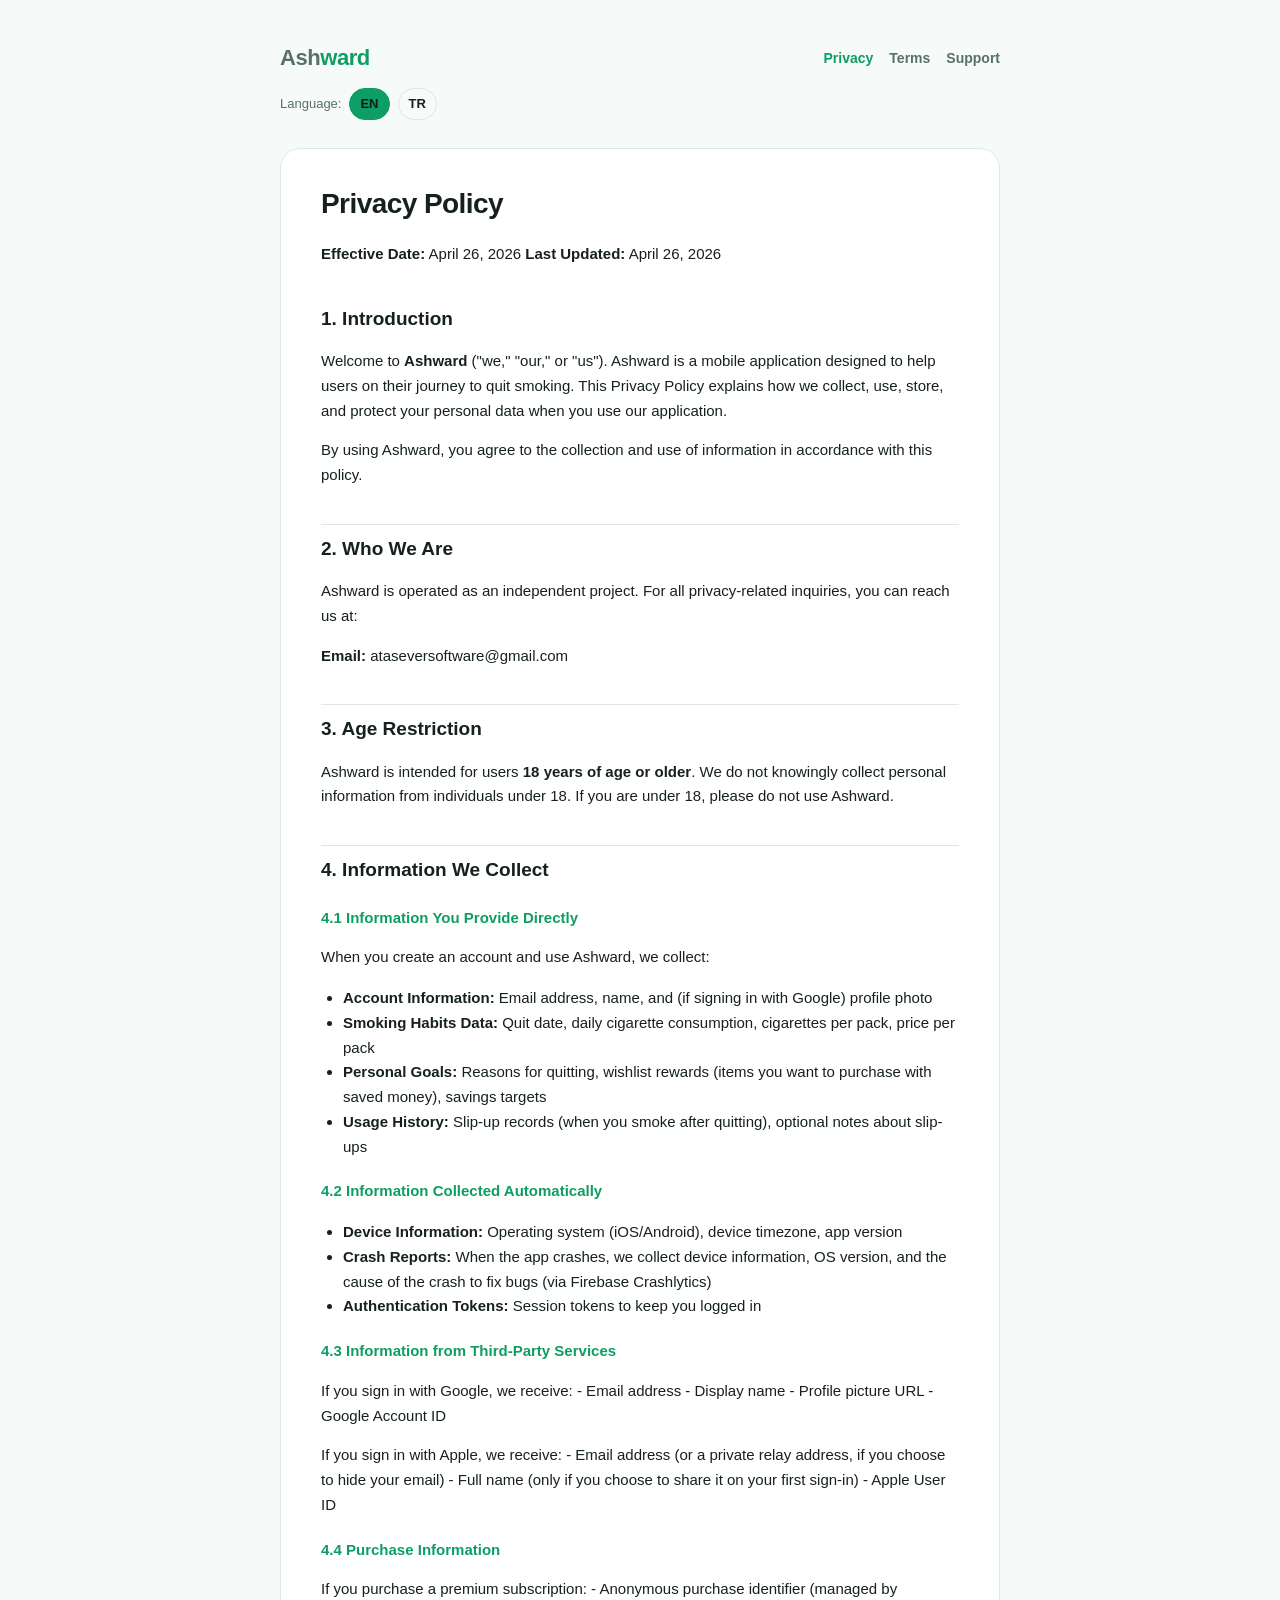
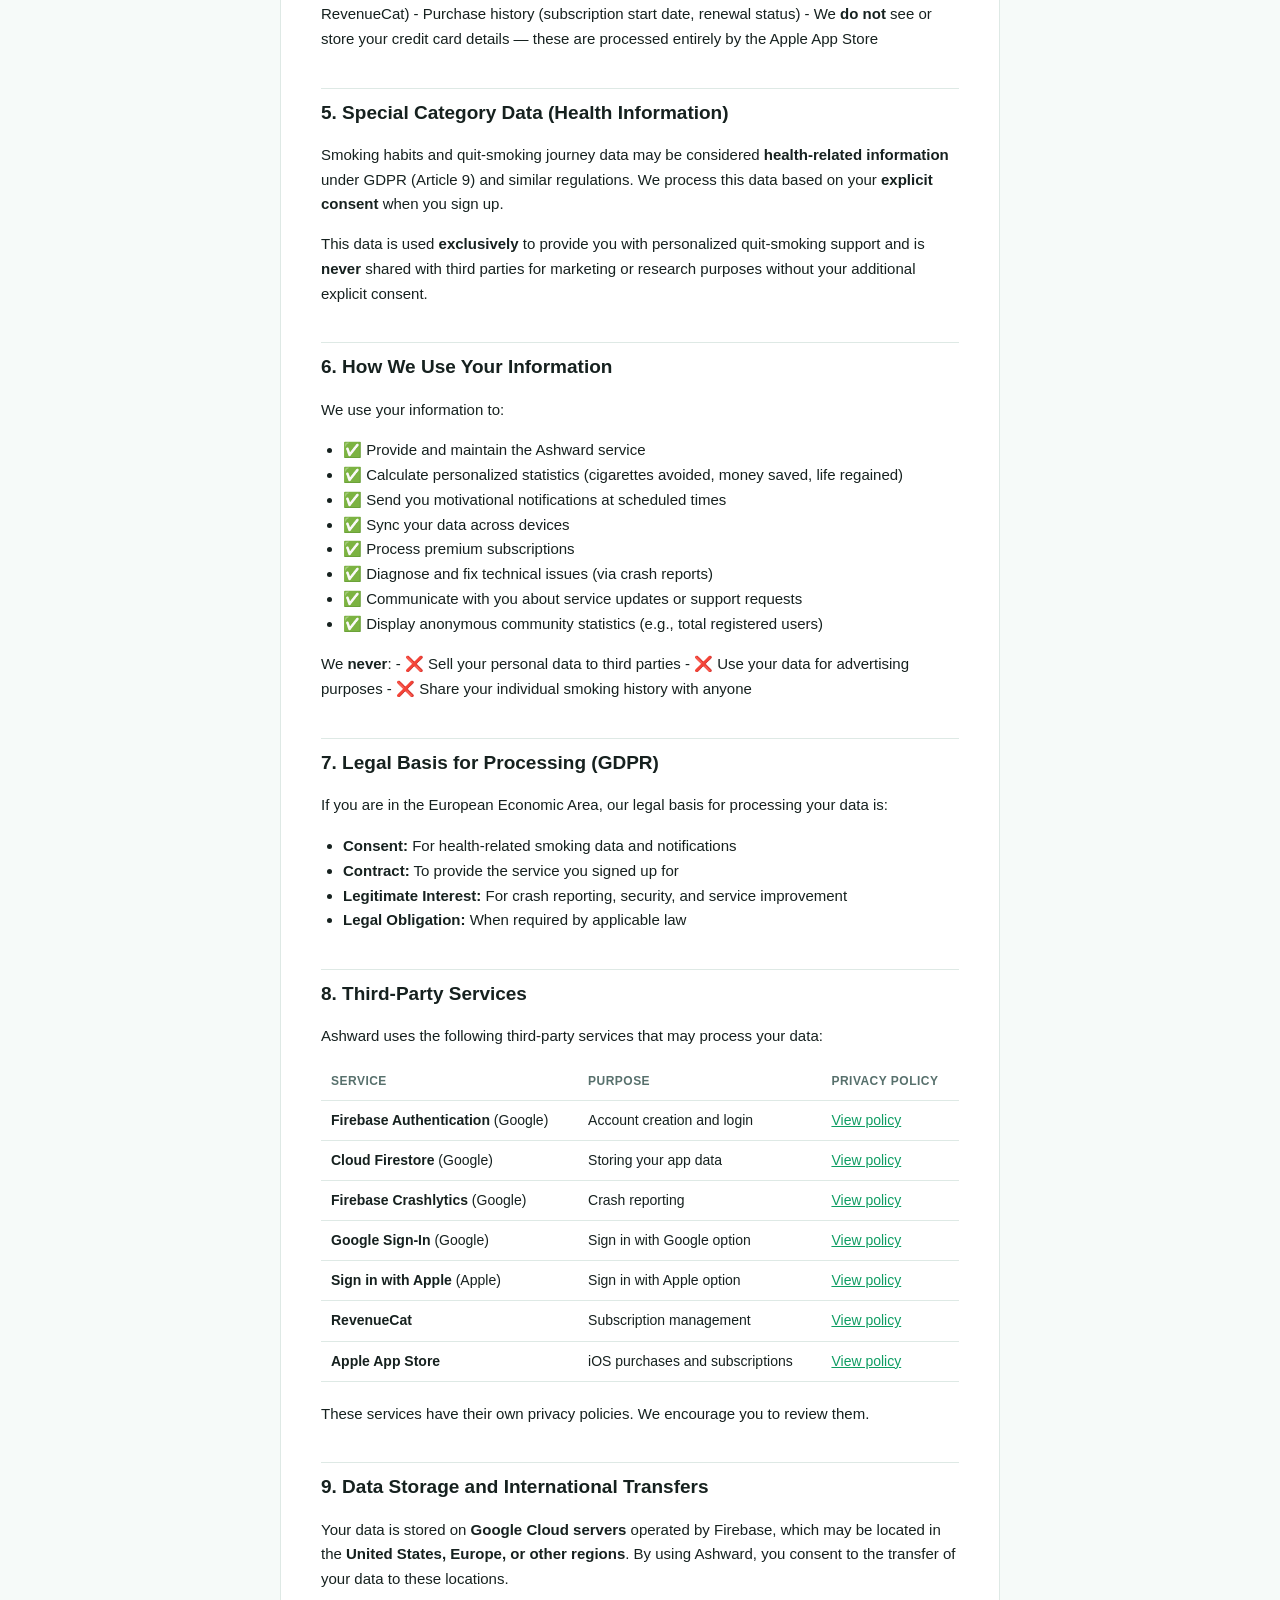
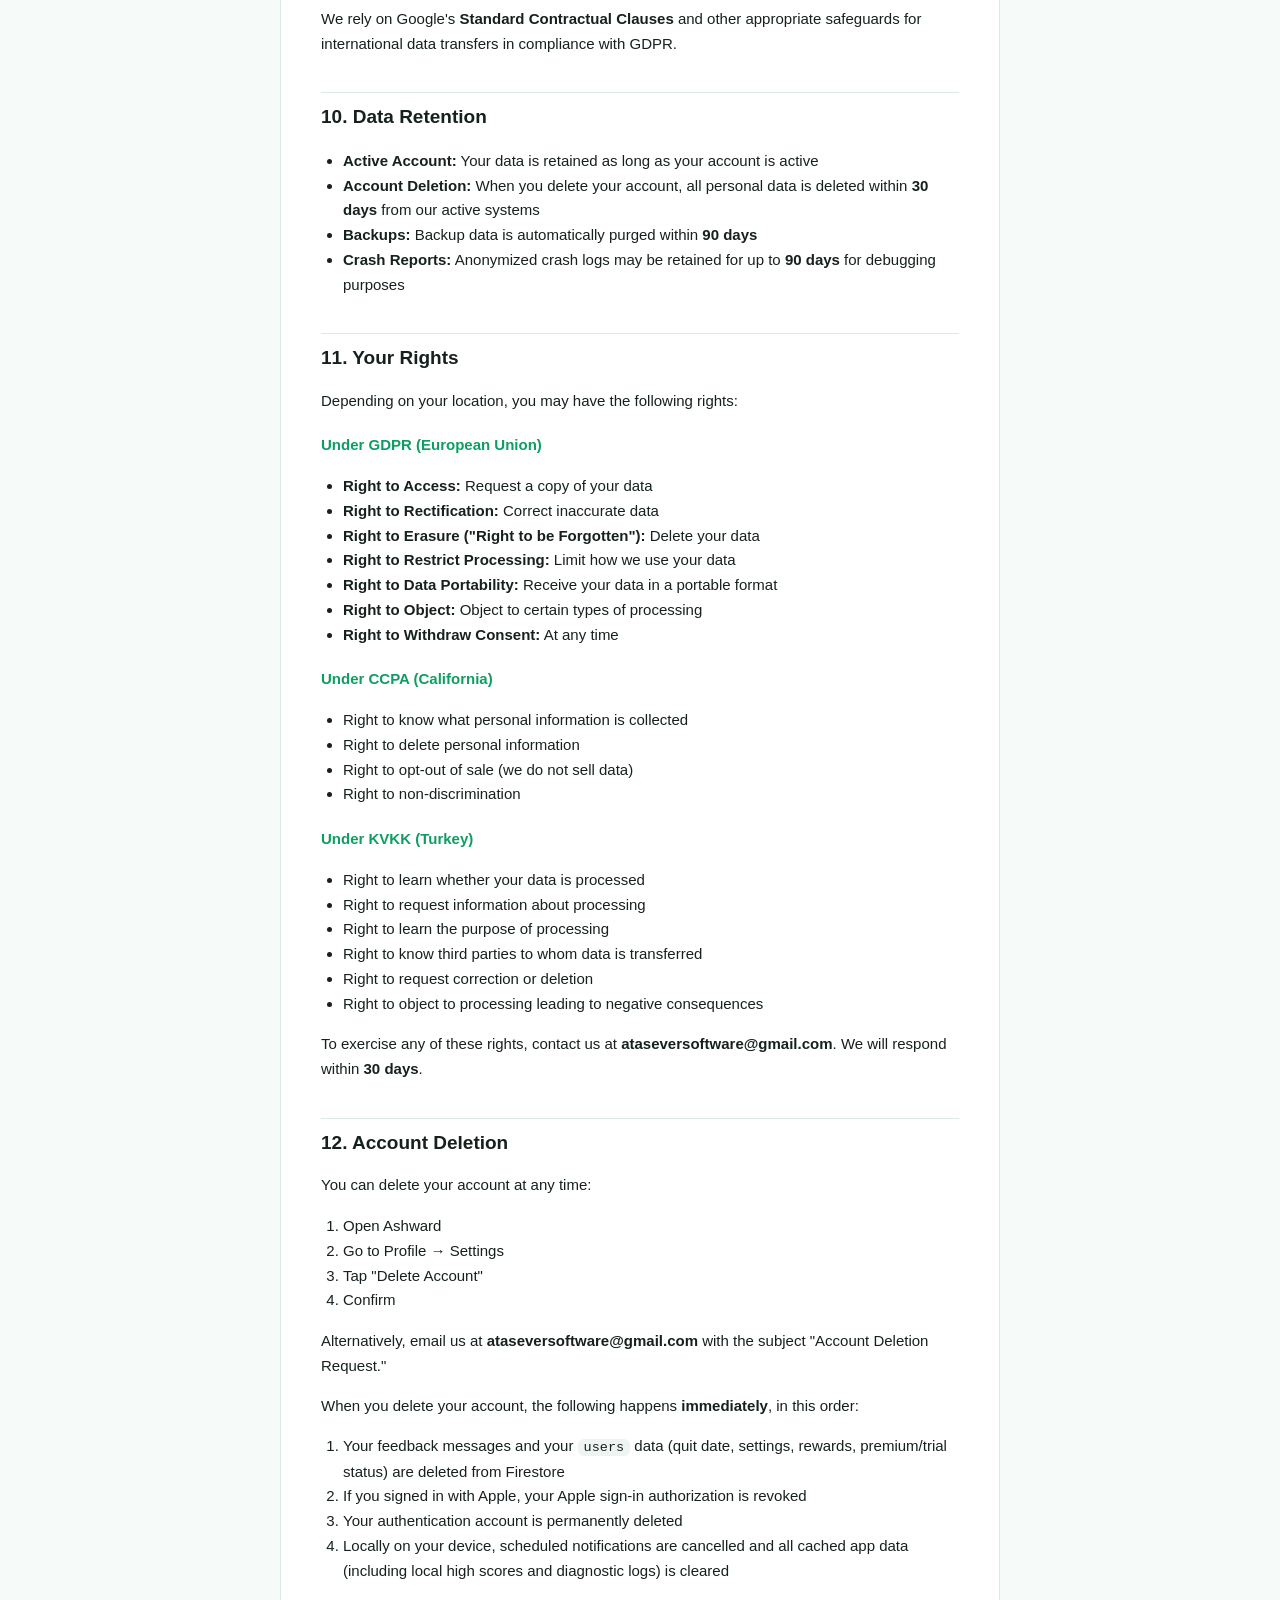
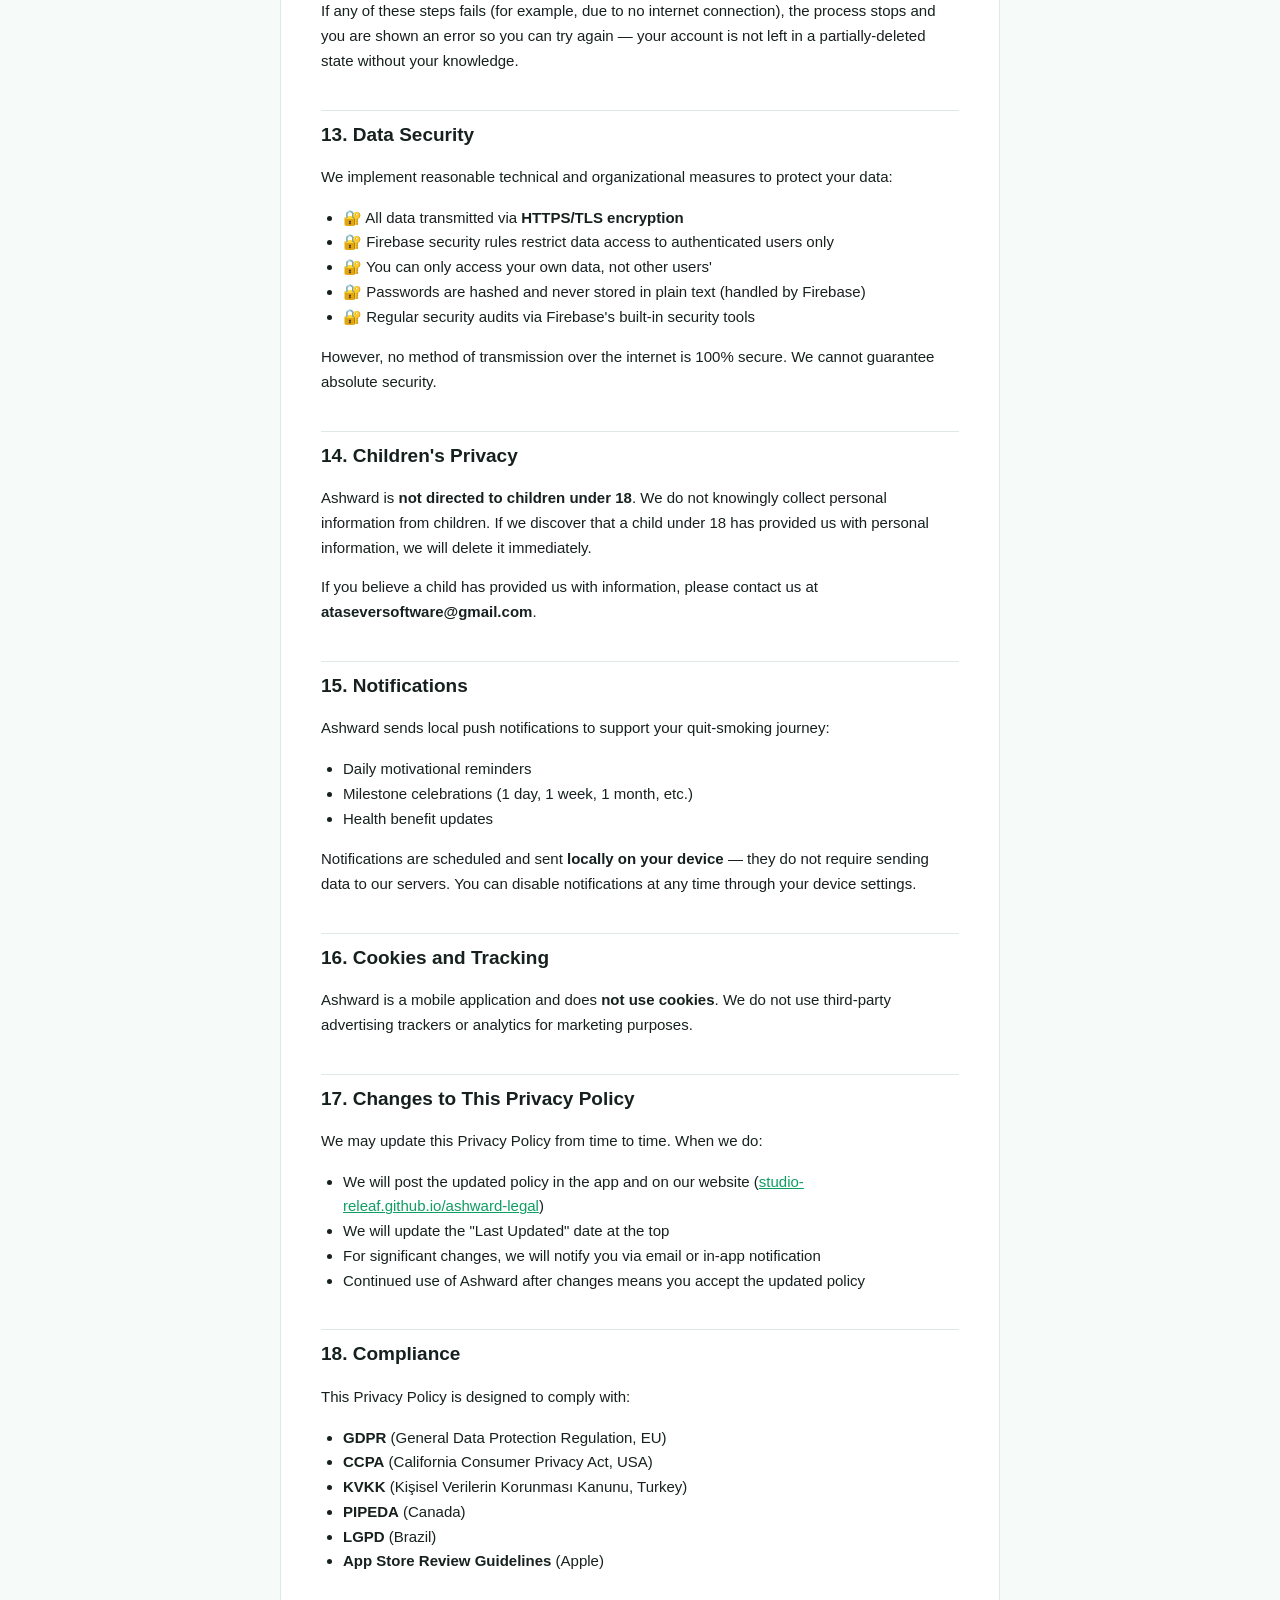
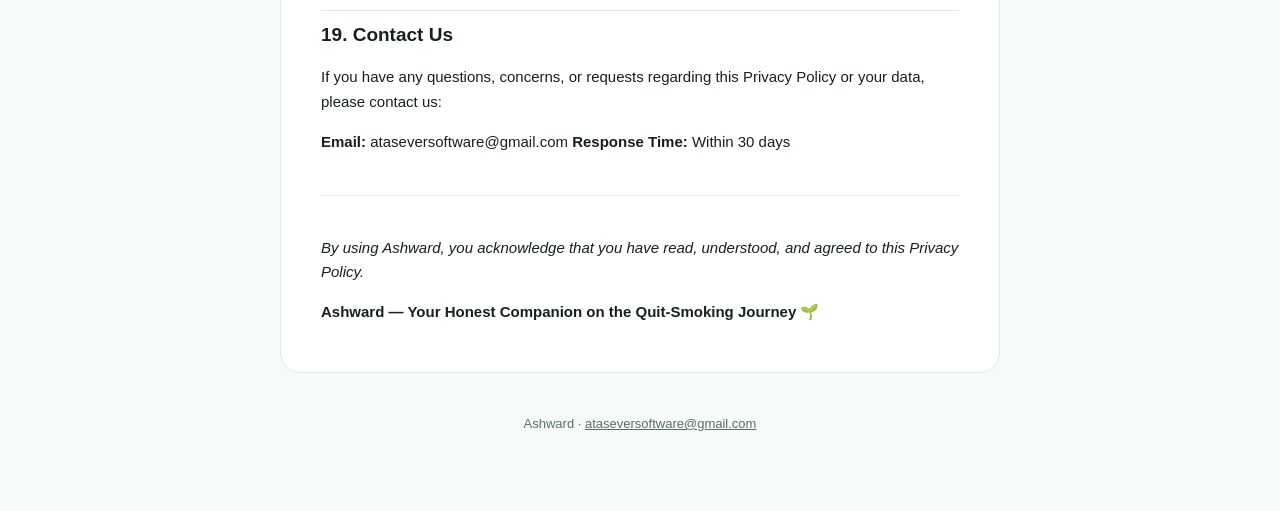
==== privacy.html @ eaab8228 "Ashward yasal sayfalar Co-Authored-By: Claude Sonnet 5 <noreply@anthropic.com>" ====
<!DOCTYPE html>
<html lang="en">
<head>
<meta charset="UTF-8">
<meta name="viewport" content="width=device-width, initial-scale=1">
<title>Ashward — Privacy Policy</title>
<meta name="description" content="Ashward Privacy Policy (English).">
<link rel="canonical" href="https://studio-releaf.github.io/ashward-legal/privacy.html">
<link rel="stylesheet" href="style.css">
</head>
<body>
<div class="wrap">
  <header class="site">
    <a class="wordmark" href="index.html"><span class="ash">Ash</span><span class="ward">ward</span></a>
    <nav class="site">
      <a href="privacy.html" class="active">Privacy</a>
      <a href="terms.html">Terms</a>
      <a href="support.html">Support</a>
    </nav>
  </header>
  <p class="lang-switch">Language: <a href="privacy.html" class="active">EN</a> <a href="privacy-tr.html">TR</a></p>

  <main>
<h1>Privacy Policy</h1>
<p><strong>Effective Date:</strong> April 26, 2026
<strong>Last Updated:</strong> April 26, 2026</p>
<h2>1. Introduction</h2>
<p>Welcome to <strong>Ashward</strong> ("we," "our," or "us"). Ashward is a mobile application designed to help users on their journey to quit smoking. This Privacy Policy explains how we collect, use, store, and protect your personal data when you use our application.</p>
<p>By using Ashward, you agree to the collection and use of information in accordance with this policy.</p>
<h2>2. Who We Are</h2>
<p>Ashward is operated as an independent project. For all privacy-related inquiries, you can reach us at:</p>
<p><strong>Email:</strong> ataseversoftware@gmail.com</p>
<h2>3. Age Restriction</h2>
<p>Ashward is intended for users <strong>18 years of age or older</strong>. We do not knowingly collect personal information from individuals under 18. If you are under 18, please do not use Ashward.</p>
<h2>4. Information We Collect</h2>
<h3>4.1 Information You Provide Directly</h3>
<p>When you create an account and use Ashward, we collect:</p>
<ul>
<li><strong>Account Information:</strong> Email address, name, and (if signing in with Google) profile photo</li>
<li><strong>Smoking Habits Data:</strong> Quit date, daily cigarette consumption, cigarettes per pack, price per pack</li>
<li><strong>Personal Goals:</strong> Reasons for quitting, wishlist rewards (items you want to purchase with saved money), savings targets</li>
<li><strong>Usage History:</strong> Slip-up records (when you smoke after quitting), optional notes about slip-ups</li>
</ul>
<h3>4.2 Information Collected Automatically</h3>
<ul>
<li><strong>Device Information:</strong> Operating system (iOS/Android), device timezone, app version</li>
<li><strong>Crash Reports:</strong> When the app crashes, we collect device information, OS version, and the cause of the crash to fix bugs (via Firebase Crashlytics)</li>
<li><strong>Authentication Tokens:</strong> Session tokens to keep you logged in</li>
</ul>
<h3>4.3 Information from Third-Party Services</h3>
<p>If you sign in with Google, we receive:
- Email address
- Display name
- Profile picture URL
- Google Account ID</p>
<p>If you sign in with Apple, we receive:
- Email address (or a private relay address, if you choose to hide your email)
- Full name (only if you choose to share it on your first sign-in)
- Apple User ID</p>
<h3>4.4 Purchase Information</h3>
<p>If you purchase a premium subscription:
- Anonymous purchase identifier (managed by RevenueCat)
- Purchase history (subscription start date, renewal status)
- We <strong>do not</strong> see or store your credit card details — these are processed entirely by the Apple App Store</p>
<h2>5. Special Category Data (Health Information)</h2>
<p>Smoking habits and quit-smoking journey data may be considered <strong>health-related information</strong> under GDPR (Article 9) and similar regulations. We process this data based on your <strong>explicit consent</strong> when you sign up.</p>
<p>This data is used <strong>exclusively</strong> to provide you with personalized quit-smoking support and is <strong>never</strong> shared with third parties for marketing or research purposes without your additional explicit consent.</p>
<h2>6. How We Use Your Information</h2>
<p>We use your information to:</p>
<ul>
<li>✅ Provide and maintain the Ashward service</li>
<li>✅ Calculate personalized statistics (cigarettes avoided, money saved, life regained)</li>
<li>✅ Send you motivational notifications at scheduled times</li>
<li>✅ Sync your data across devices</li>
<li>✅ Process premium subscriptions</li>
<li>✅ Diagnose and fix technical issues (via crash reports)</li>
<li>✅ Communicate with you about service updates or support requests</li>
<li>✅ Display anonymous community statistics (e.g., total registered users)</li>
</ul>
<p>We <strong>never</strong>:
- ❌ Sell your personal data to third parties
- ❌ Use your data for advertising purposes
- ❌ Share your individual smoking history with anyone</p>
<h2>7. Legal Basis for Processing (GDPR)</h2>
<p>If you are in the European Economic Area, our legal basis for processing your data is:</p>
<ul>
<li><strong>Consent:</strong> For health-related smoking data and notifications</li>
<li><strong>Contract:</strong> To provide the service you signed up for</li>
<li><strong>Legitimate Interest:</strong> For crash reporting, security, and service improvement</li>
<li><strong>Legal Obligation:</strong> When required by applicable law</li>
</ul>
<h2>8. Third-Party Services</h2>
<p>Ashward uses the following third-party services that may process your data:</p>
<table>
<thead>
<tr>
<th>Service</th>
<th>Purpose</th>
<th>Privacy Policy</th>
</tr>
</thead>
<tbody>
<tr>
<td><strong>Firebase Authentication</strong> (Google)</td>
<td>Account creation and login</td>
<td><a href="https://firebase.google.com/support/privacy">View policy</a></td>
</tr>
<tr>
<td><strong>Cloud Firestore</strong> (Google)</td>
<td>Storing your app data</td>
<td><a href="https://firebase.google.com/support/privacy">View policy</a></td>
</tr>
<tr>
<td><strong>Firebase Crashlytics</strong> (Google)</td>
<td>Crash reporting</td>
<td><a href="https://firebase.google.com/support/privacy">View policy</a></td>
</tr>
<tr>
<td><strong>Google Sign-In</strong> (Google)</td>
<td>Sign in with Google option</td>
<td><a href="https://policies.google.com/privacy">View policy</a></td>
</tr>
<tr>
<td><strong>Sign in with Apple</strong> (Apple)</td>
<td>Sign in with Apple option</td>
<td><a href="https://www.apple.com/legal/privacy/">View policy</a></td>
</tr>
<tr>
<td><strong>RevenueCat</strong></td>
<td>Subscription management</td>
<td><a href="https://www.revenuecat.com/privacy">View policy</a></td>
</tr>
<tr>
<td><strong>Apple App Store</strong></td>
<td>iOS purchases and subscriptions</td>
<td><a href="https://www.apple.com/legal/privacy/">View policy</a></td>
</tr>
</tbody>
</table>
<p>These services have their own privacy policies. We encourage you to review them.</p>
<h2>9. Data Storage and International Transfers</h2>
<p>Your data is stored on <strong>Google Cloud servers</strong> operated by Firebase, which may be located in the <strong>United States, Europe, or other regions</strong>. By using Ashward, you consent to the transfer of your data to these locations.</p>
<p>We rely on Google's <strong>Standard Contractual Clauses</strong> and other appropriate safeguards for international data transfers in compliance with GDPR.</p>
<h2>10. Data Retention</h2>
<ul>
<li><strong>Active Account:</strong> Your data is retained as long as your account is active</li>
<li><strong>Account Deletion:</strong> When you delete your account, all personal data is deleted within <strong>30 days</strong> from our active systems</li>
<li><strong>Backups:</strong> Backup data is automatically purged within <strong>90 days</strong></li>
<li><strong>Crash Reports:</strong> Anonymized crash logs may be retained for up to <strong>90 days</strong> for debugging purposes</li>
</ul>
<h2>11. Your Rights</h2>
<p>Depending on your location, you may have the following rights:</p>
<h3>Under GDPR (European Union)</h3>
<ul>
<li><strong>Right to Access:</strong> Request a copy of your data</li>
<li><strong>Right to Rectification:</strong> Correct inaccurate data</li>
<li><strong>Right to Erasure ("Right to be Forgotten"):</strong> Delete your data</li>
<li><strong>Right to Restrict Processing:</strong> Limit how we use your data</li>
<li><strong>Right to Data Portability:</strong> Receive your data in a portable format</li>
<li><strong>Right to Object:</strong> Object to certain types of processing</li>
<li><strong>Right to Withdraw Consent:</strong> At any time</li>
</ul>
<h3>Under CCPA (California)</h3>
<ul>
<li>Right to know what personal information is collected</li>
<li>Right to delete personal information</li>
<li>Right to opt-out of sale (we do not sell data)</li>
<li>Right to non-discrimination</li>
</ul>
<h3>Under KVKK (Turkey)</h3>
<ul>
<li>Right to learn whether your data is processed</li>
<li>Right to request information about processing</li>
<li>Right to learn the purpose of processing</li>
<li>Right to know third parties to whom data is transferred</li>
<li>Right to request correction or deletion</li>
<li>Right to object to processing leading to negative consequences</li>
</ul>
<p>To exercise any of these rights, contact us at <strong>ataseversoftware@gmail.com</strong>. We will respond within <strong>30 days</strong>.</p>
<h2>12. Account Deletion</h2>
<p>You can delete your account at any time:</p>
<ol>
<li>Open Ashward</li>
<li>Go to Profile → Settings</li>
<li>Tap "Delete Account"</li>
<li>Confirm</li>
</ol>
<p>Alternatively, email us at <strong>ataseversoftware@gmail.com</strong> with the subject "Account Deletion Request."</p>
<p>When you delete your account, the following happens <strong>immediately</strong>, in this order:</p>
<ol>
<li>Your feedback messages and your <code>users</code> data (quit date, settings, rewards, premium/trial status) are deleted from Firestore</li>
<li>If you signed in with Apple, your Apple sign-in authorization is revoked</li>
<li>Your authentication account is permanently deleted</li>
<li>Locally on your device, scheduled notifications are cancelled and all cached app data (including local high scores and diagnostic logs) is cleared</li>
</ol>
<p>If any of these steps fails (for example, due to no internet connection), the process stops and you are shown an error so you can try again — your account is not left in a partially-deleted state without your knowledge.</p>
<h2>13. Data Security</h2>
<p>We implement reasonable technical and organizational measures to protect your data:</p>
<ul>
<li>🔐 All data transmitted via <strong>HTTPS/TLS encryption</strong></li>
<li>🔐 Firebase security rules restrict data access to authenticated users only</li>
<li>🔐 You can only access your own data, not other users'</li>
<li>🔐 Passwords are hashed and never stored in plain text (handled by Firebase)</li>
<li>🔐 Regular security audits via Firebase's built-in security tools</li>
</ul>
<p>However, no method of transmission over the internet is 100% secure. We cannot guarantee absolute security.</p>
<h2>14. Children's Privacy</h2>
<p>Ashward is <strong>not directed to children under 18</strong>. We do not knowingly collect personal information from children. If we discover that a child under 18 has provided us with personal information, we will delete it immediately.</p>
<p>If you believe a child has provided us with information, please contact us at <strong>ataseversoftware@gmail.com</strong>.</p>
<h2>15. Notifications</h2>
<p>Ashward sends local push notifications to support your quit-smoking journey:</p>
<ul>
<li>Daily motivational reminders</li>
<li>Milestone celebrations (1 day, 1 week, 1 month, etc.)</li>
<li>Health benefit updates</li>
</ul>
<p>Notifications are scheduled and sent <strong>locally on your device</strong> — they do not require sending data to our servers. You can disable notifications at any time through your device settings.</p>
<h2>16. Cookies and Tracking</h2>
<p>Ashward is a mobile application and does <strong>not use cookies</strong>. We do not use third-party advertising trackers or analytics for marketing purposes.</p>
<h2>17. Changes to This Privacy Policy</h2>
<p>We may update this Privacy Policy from time to time. When we do:</p>
<ul>
<li>We will post the updated policy in the app and on our website (<a href="https://studio-releaf.github.io/ashward-legal/">studio-releaf.github.io/ashward-legal</a>)</li>
<li>We will update the "Last Updated" date at the top</li>
<li>For significant changes, we will notify you via email or in-app notification</li>
<li>Continued use of Ashward after changes means you accept the updated policy</li>
</ul>
<h2>18. Compliance</h2>
<p>This Privacy Policy is designed to comply with:</p>
<ul>
<li><strong>GDPR</strong> (General Data Protection Regulation, EU)</li>
<li><strong>CCPA</strong> (California Consumer Privacy Act, USA)</li>
<li><strong>KVKK</strong> (Kişisel Verilerin Korunması Kanunu, Turkey)</li>
<li><strong>PIPEDA</strong> (Canada)</li>
<li><strong>LGPD</strong> (Brazil)</li>
<li><strong>App Store Review Guidelines</strong> (Apple)</li>
</ul>
<h2>19. Contact Us</h2>
<p>If you have any questions, concerns, or requests regarding this Privacy Policy or your data, please contact us:</p>
<p><strong>Email:</strong> ataseversoftware@gmail.com
<strong>Response Time:</strong> Within 30 days</p>
<hr />
<p><em>By using Ashward, you acknowledge that you have read, understood, and agreed to this Privacy Policy.</em></p>
<p><strong>Ashward — Your Honest Companion on the Quit-Smoking Journey 🌱</strong></p>
  </main>
  <footer class="site">
    <p>Ashward &middot; <a href="mailto:ataseversoftware@gmail.com">ataseversoftware@gmail.com</a></p>
  </footer>
</div>
</body>
</html>
---- style.css ----
/* Ashward — yasal sayfalar ortak stil dosyası.
   Harici bağımlılık yok, tek dosya, mobil uyumlu, açık/koyu tema
   prefers-color-scheme ile otomatik. */

:root {
  --bg: #162022;
  --surface: #1c2a2d;
  --surface-2: #223133;
  --text: #eaf3f1;
  --text-muted: #9fb3b0;
  --accent: #3fd98a;
  --accent-strong: #2fbf76;
  --border: #2c3c3f;
  --link: var(--accent);
  --max-width: 760px;
}

@media (prefers-color-scheme: light) {
  :root {
    --bg: #f6faf9;
    --surface: #ffffff;
    --surface-2: #eef4f2;
    --text: #16211f;
    --text-muted: #57706c;
    --accent: #0e9d63;
    --accent-strong: #0b7d4f;
    --border: #dee9e5;
    --link: var(--accent);
  }
}

* {
  box-sizing: border-box;
}

html,
body {
  margin: 0;
  padding: 0;
}

body {
  background: var(--bg);
  color: var(--text);
  font-family:
    -apple-system, BlinkMacSystemFont, "Segoe UI", Roboto, Helvetica, Arial,
    sans-serif;
  line-height: 1.65;
  -webkit-font-smoothing: antialiased;
}

.wrap {
  max-width: var(--max-width);
  margin: 0 auto;
  padding: 24px 20px 64px;
}

/* Header ------------------------------------------------------------- */

header.site {
  display: flex;
  align-items: center;
  justify-content: space-between;
  gap: 16px;
  padding: 16px 0 8px;
  flex-wrap: wrap;
}

.wordmark {
  font-size: 22px;
  font-weight: 800;
  text-decoration: none;
  letter-spacing: -0.02em;
}

.wordmark .ash {
  color: var(--text-muted);
}

.wordmark .ward {
  color: var(--accent);
}

nav.site {
  display: flex;
  gap: 16px;
  flex-wrap: wrap;
  font-size: 14px;
}

nav.site a {
  color: var(--text-muted);
  text-decoration: none;
  font-weight: 600;
}

nav.site a:hover,
nav.site a.active {
  color: var(--accent);
}

/* Language switcher ---------------------------------------------------- */

.lang-switch {
  display: inline-flex;
  gap: 8px;
  align-items: center;
  font-size: 13px;
  margin: 4px 0 28px;
  color: var(--text-muted);
}

.lang-switch a {
  color: var(--text);
  text-decoration: none;
  padding: 4px 10px;
  border-radius: 999px;
  border: 1px solid var(--border);
  font-weight: 700;
}

.lang-switch a.active {
  background: var(--accent);
  border-color: var(--accent);
  color: #06211a;
}

/* Content --------------------------------------------------------------- */

main {
  background: var(--surface);
  border: 1px solid var(--border);
  border-radius: 20px;
  padding: 32px clamp(20px, 5vw, 40px);
}

main h1 {
  font-size: 28px;
  font-weight: 800;
  letter-spacing: -0.02em;
  margin: 0 0 4px;
}

main h2 {
  font-size: 19px;
  font-weight: 800;
  margin: 36px 0 10px;
  padding-top: 8px;
  border-top: 1px solid var(--border);
}

main h2:first-of-type {
  border-top: none;
  padding-top: 0;
}

main h3 {
  font-size: 15px;
  font-weight: 800;
  color: var(--accent);
  margin: 20px 0 8px;
}

main p,
main li {
  font-size: 15px;
  color: var(--text);
}

main ul,
main ol {
  padding-left: 22px;
}

main a {
  color: var(--link);
}

main strong {
  color: var(--text);
}

main hr {
  border: none;
  border-top: 1px solid var(--border);
  margin: 40px 0;
}

main code {
  background: var(--surface-2);
  padding: 1px 6px;
  border-radius: 6px;
  font-size: 0.9em;
}

main table {
  width: 100%;
  border-collapse: collapse;
  margin: 12px 0 20px;
  font-size: 14px;
}

main th,
main td {
  text-align: left;
  padding: 8px 10px;
  border-bottom: 1px solid var(--border);
  vertical-align: top;
}

main th {
  color: var(--text-muted);
  font-weight: 700;
  font-size: 12px;
  text-transform: uppercase;
  letter-spacing: 0.04em;
}

.subtitle {
  color: var(--text-muted);
  font-size: 14px;
  margin: 0 0 24px;
}

/* Index page ------------------------------------------------------------ */

.hero {
  text-align: center;
  padding: 48px 0 8px;
}

.hero .wordmark {
  font-size: 40px;
  display: inline-block;
}

.hero p {
  color: var(--text-muted);
  font-size: 16px;
  max-width: 480px;
  margin: 16px auto 0;
}

.link-grid {
  display: grid;
  grid-template-columns: 1fr 1fr;
  gap: 12px;
  margin-top: 28px;
}

@media (max-width: 480px) {
  .link-grid {
    grid-template-columns: 1fr;
  }
}

.link-card {
  display: block;
  background: var(--surface);
  border: 1px solid var(--border);
  border-radius: 16px;
  padding: 18px 20px;
  text-decoration: none;
  color: var(--text);
}

.link-card .title {
  font-weight: 800;
  font-size: 16px;
}

.link-card .desc {
  color: var(--text-muted);
  font-size: 13px;
  margin-top: 4px;
}

/* Support / FAQ ----------------------------------------------------------- */

.faq-item {
  margin: 0 0 22px;
}

.faq-item .q {
  font-weight: 800;
  font-size: 15px;
  margin: 0 0 6px;
}

.faq-item .q .badge {
  display: inline-block;
  font-size: 10px;
  font-weight: 800;
  letter-spacing: 0.04em;
  padding: 2px 7px;
  border-radius: 999px;
  margin-right: 8px;
  vertical-align: middle;
}

.faq-item .q .badge.en {
  background: var(--accent);
  color: #06211a;
}

.faq-item .q .badge.tr {
  background: var(--surface-2);
  color: var(--text-muted);
  border: 1px solid var(--border);
}

/* Footer ------------------------------------------------------------------ */

footer.site {
  text-align: center;
  color: var(--text-muted);
  font-size: 13px;
  margin-top: 40px;
}

footer.site a {
  color: var(--text-muted);
}
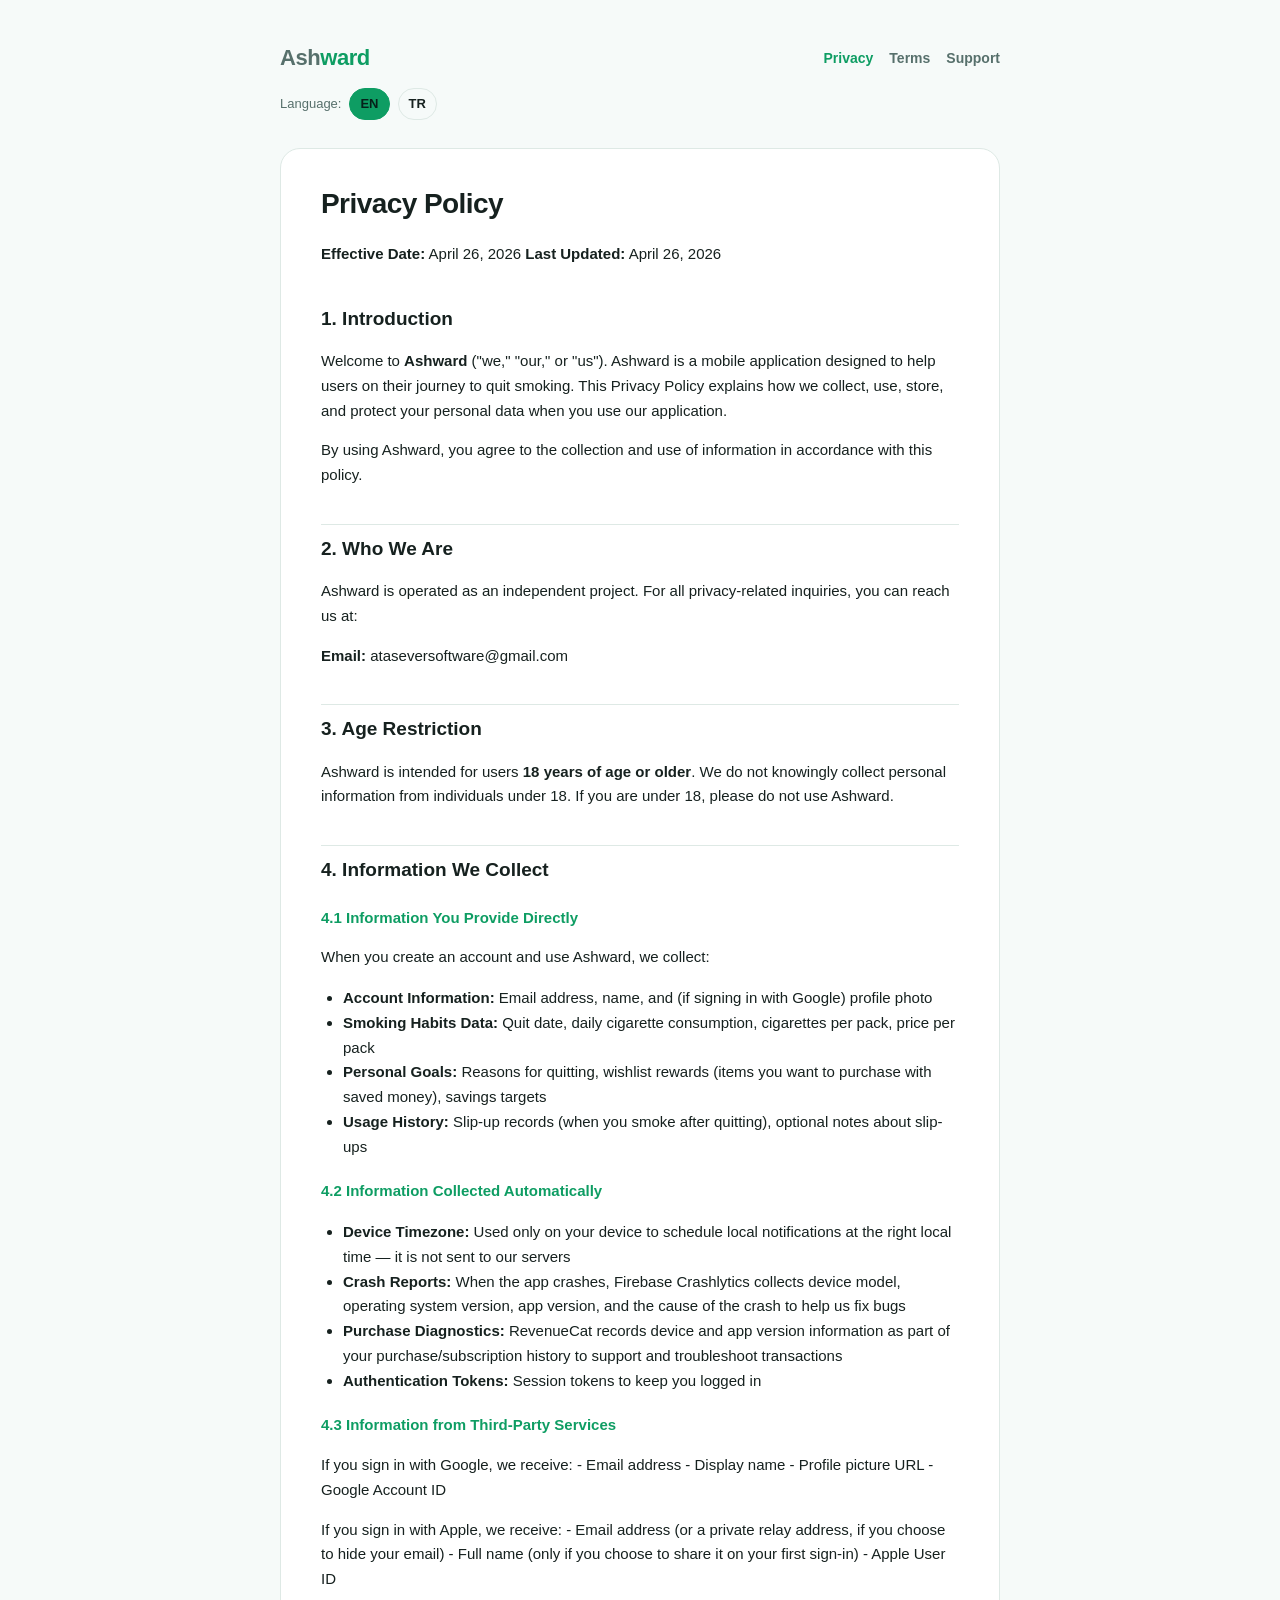
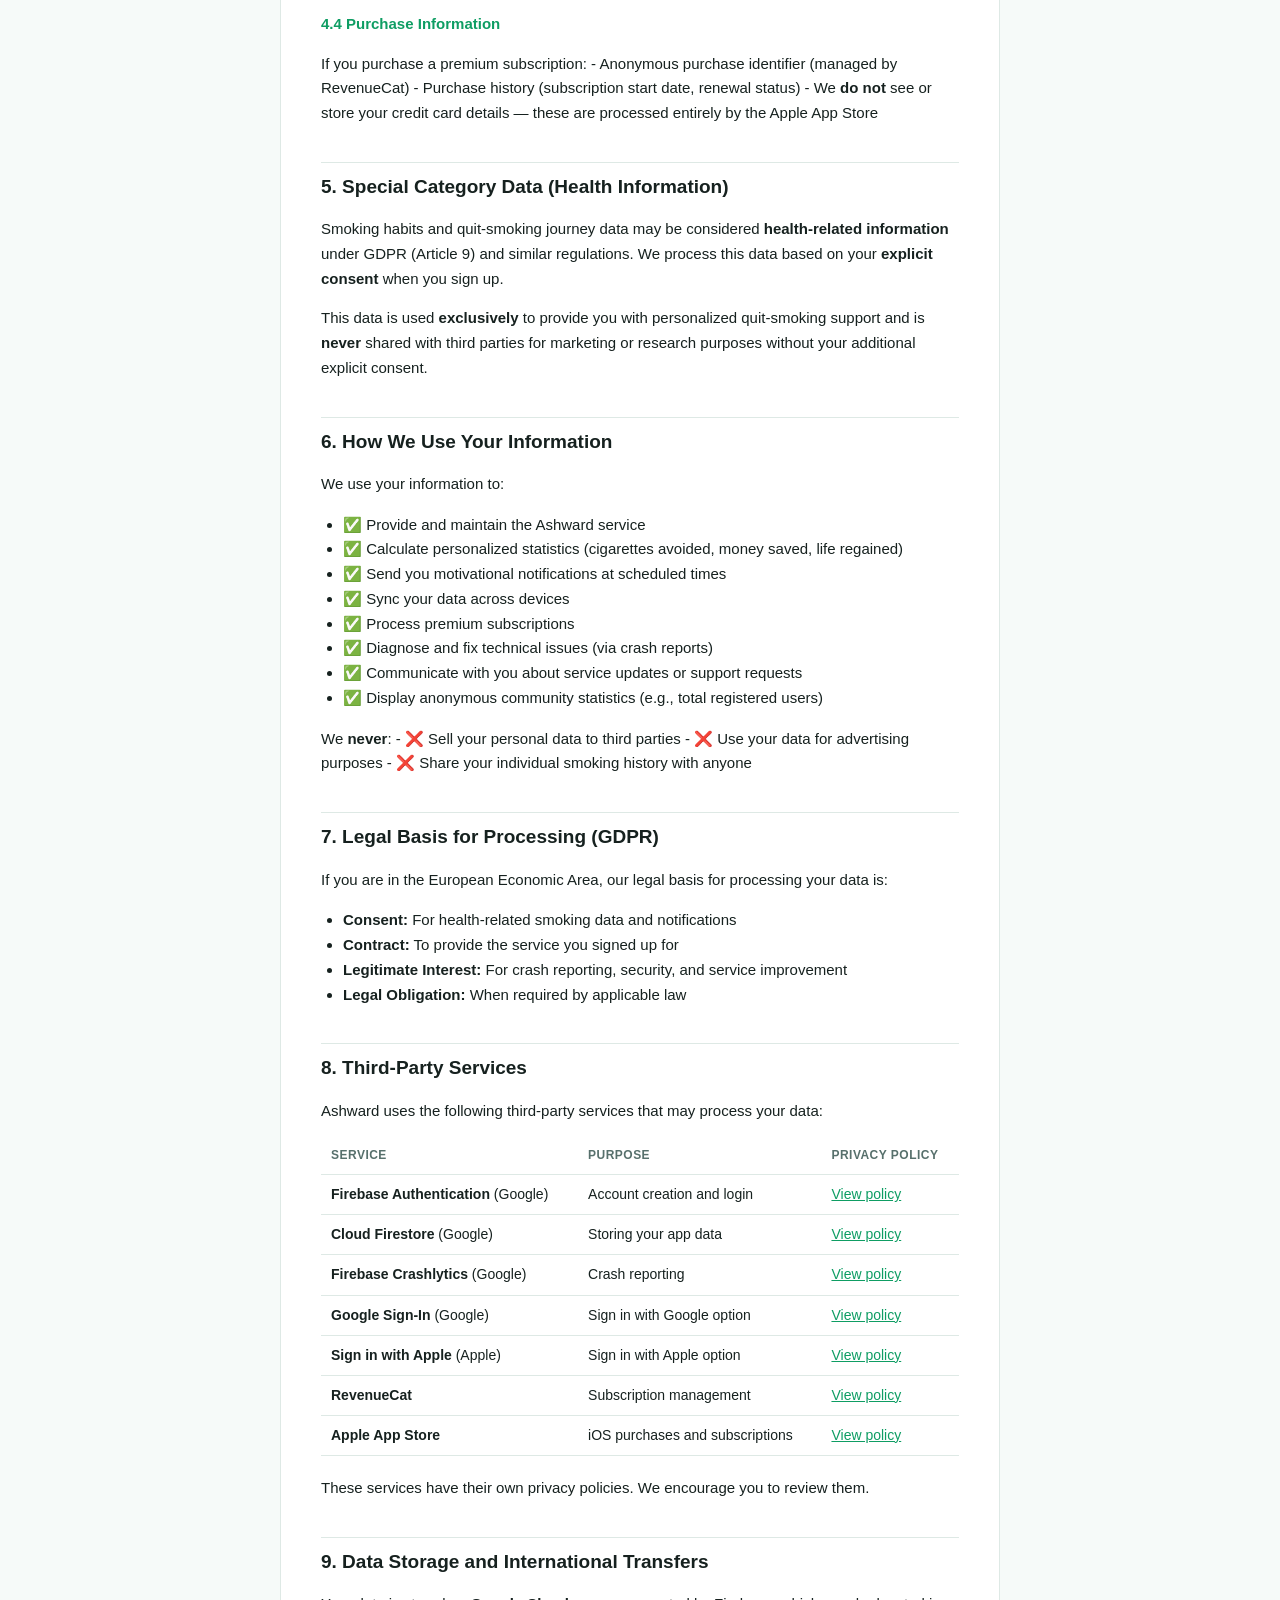
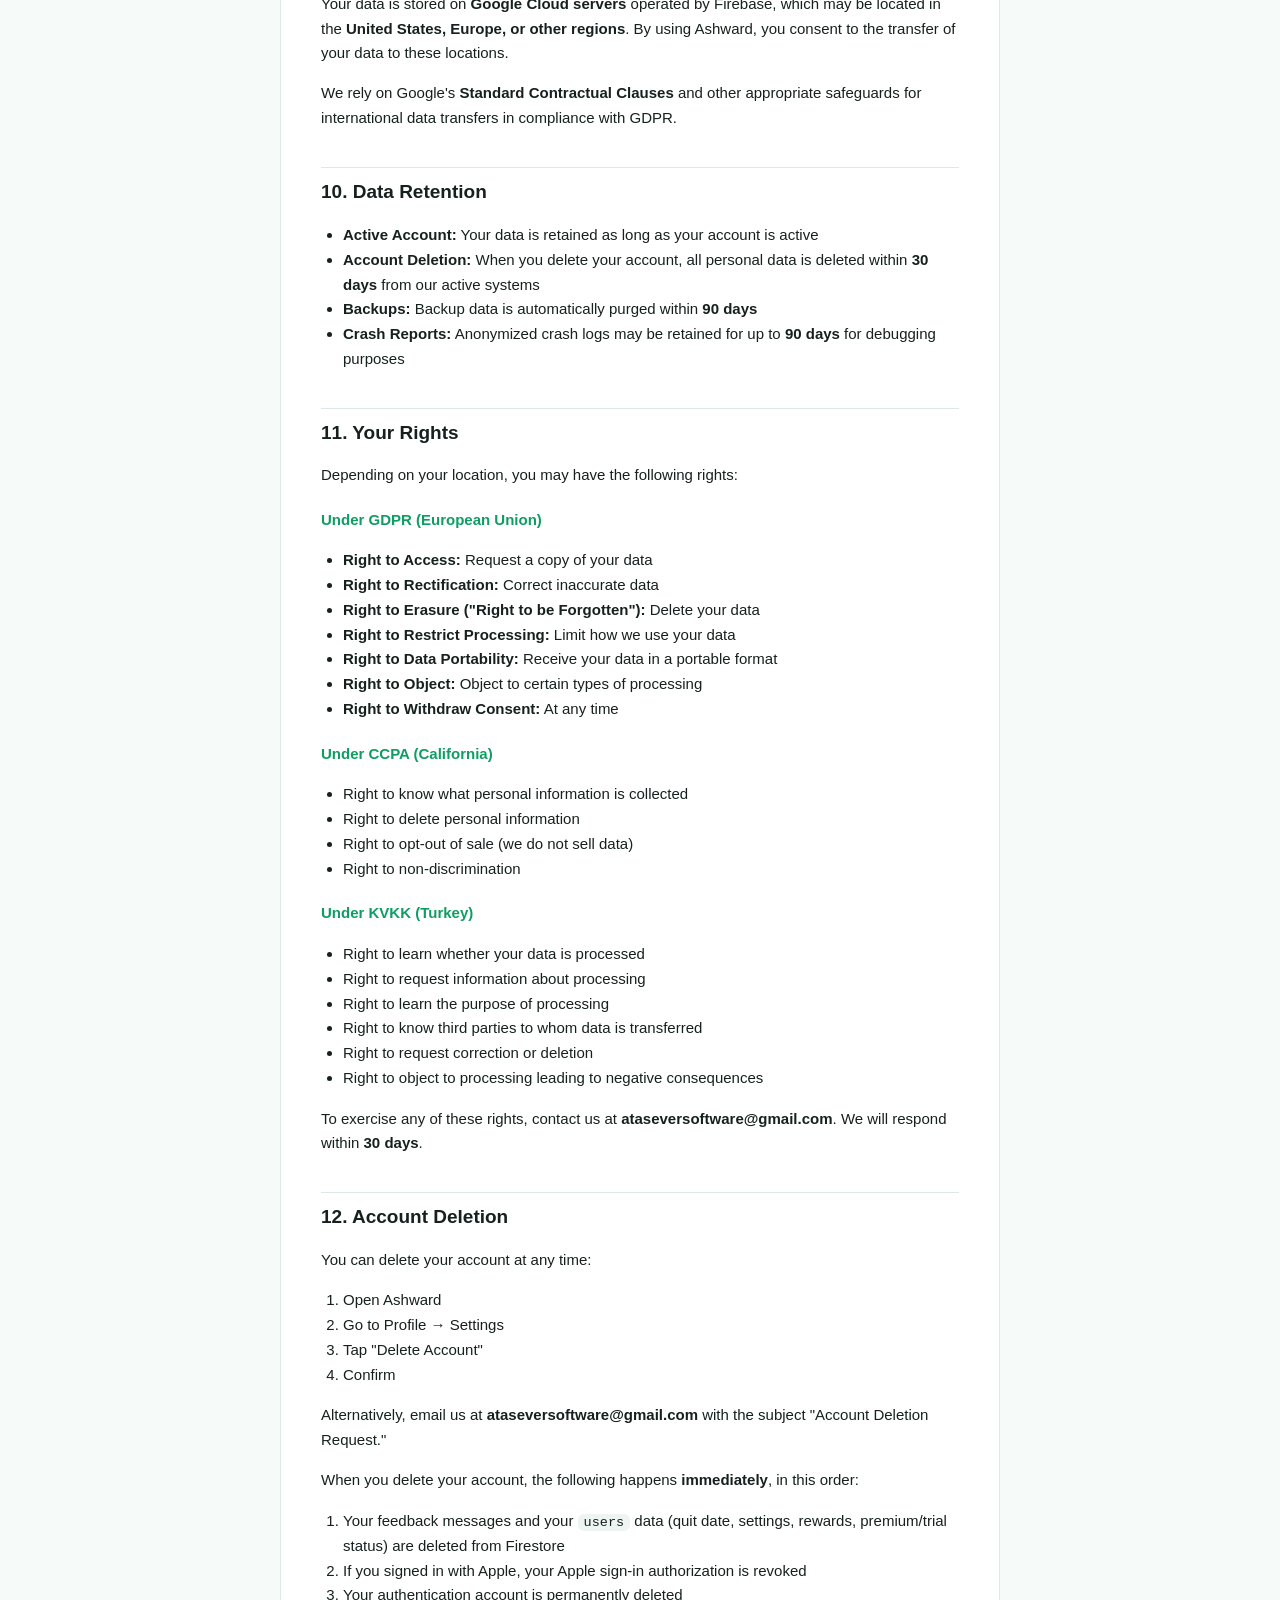
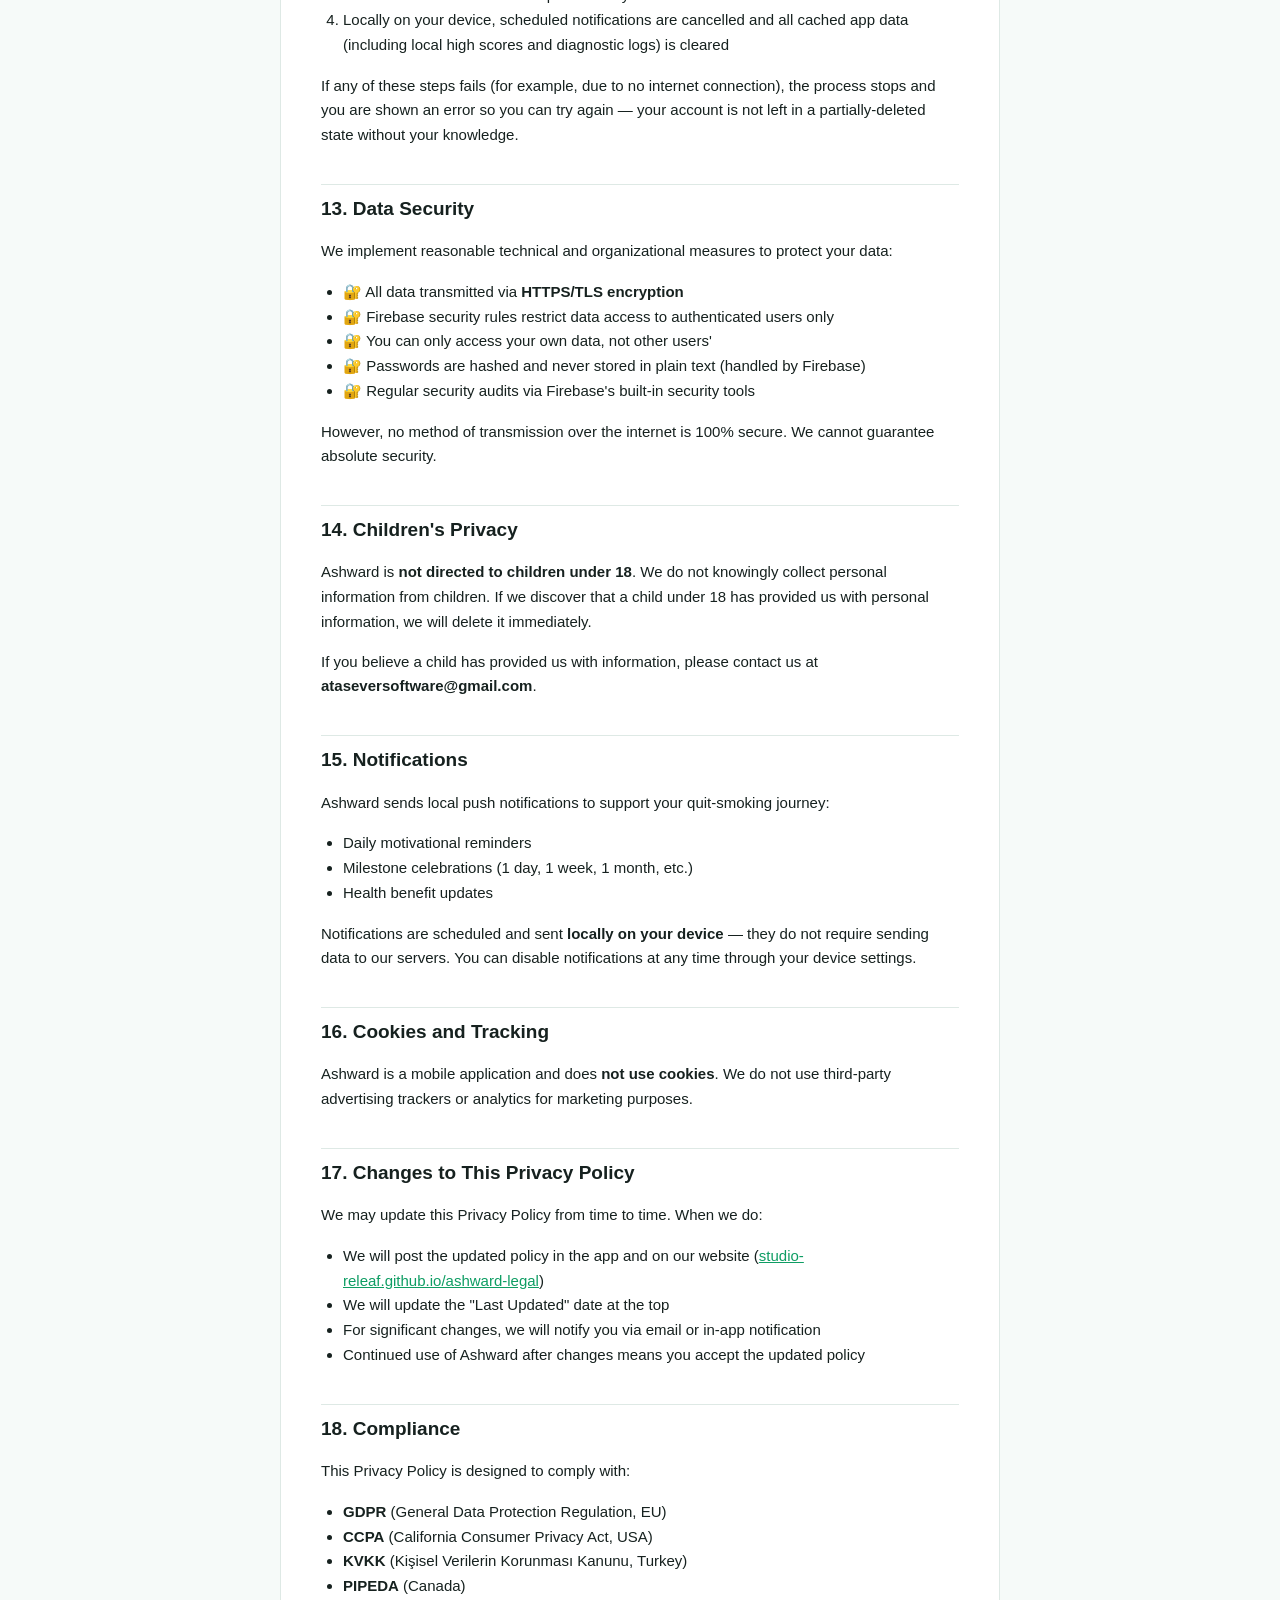
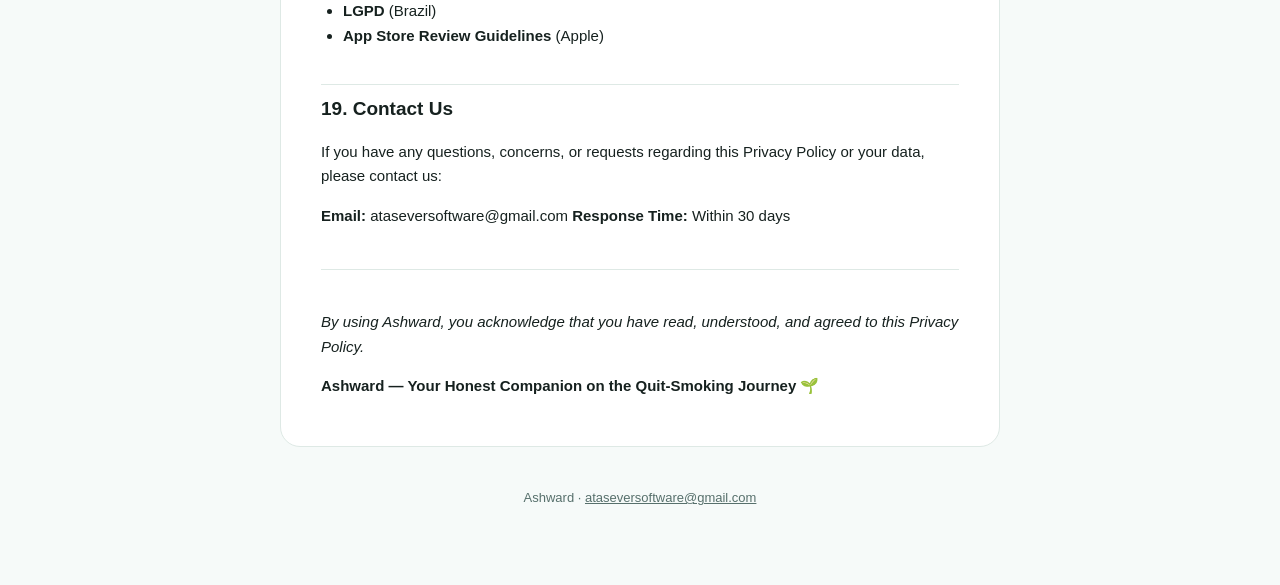
==== commit 520a2bdf: "Gizlilik: cihaz/saat dilimi bilgisi netleştirildi (Ashward kaynak güncellemesiyle senkron) Co-Author" ====
--- a/privacy.html
+++ b/privacy.html
@@ -43,8 +43,9 @@
 </ul>
 <h3>4.2 Information Collected Automatically</h3>
 <ul>
-<li><strong>Device Information:</strong> Operating system (iOS/Android), device timezone, app version</li>
-<li><strong>Crash Reports:</strong> When the app crashes, we collect device information, OS version, and the cause of the crash to fix bugs (via Firebase Crashlytics)</li>
+<li><strong>Device Timezone:</strong> Used only on your device to schedule local notifications at the right local time — it is not sent to our servers</li>
+<li><strong>Crash Reports:</strong> When the app crashes, Firebase Crashlytics collects device model, operating system version, app version, and the cause of the crash to help us fix bugs</li>
+<li><strong>Purchase Diagnostics:</strong> RevenueCat records device and app version information as part of your purchase/subscription history to support and troubleshoot transactions</li>
 <li><strong>Authentication Tokens:</strong> Session tokens to keep you logged in</li>
 </ul>
 <h3>4.3 Information from Third-Party Services</h3>
